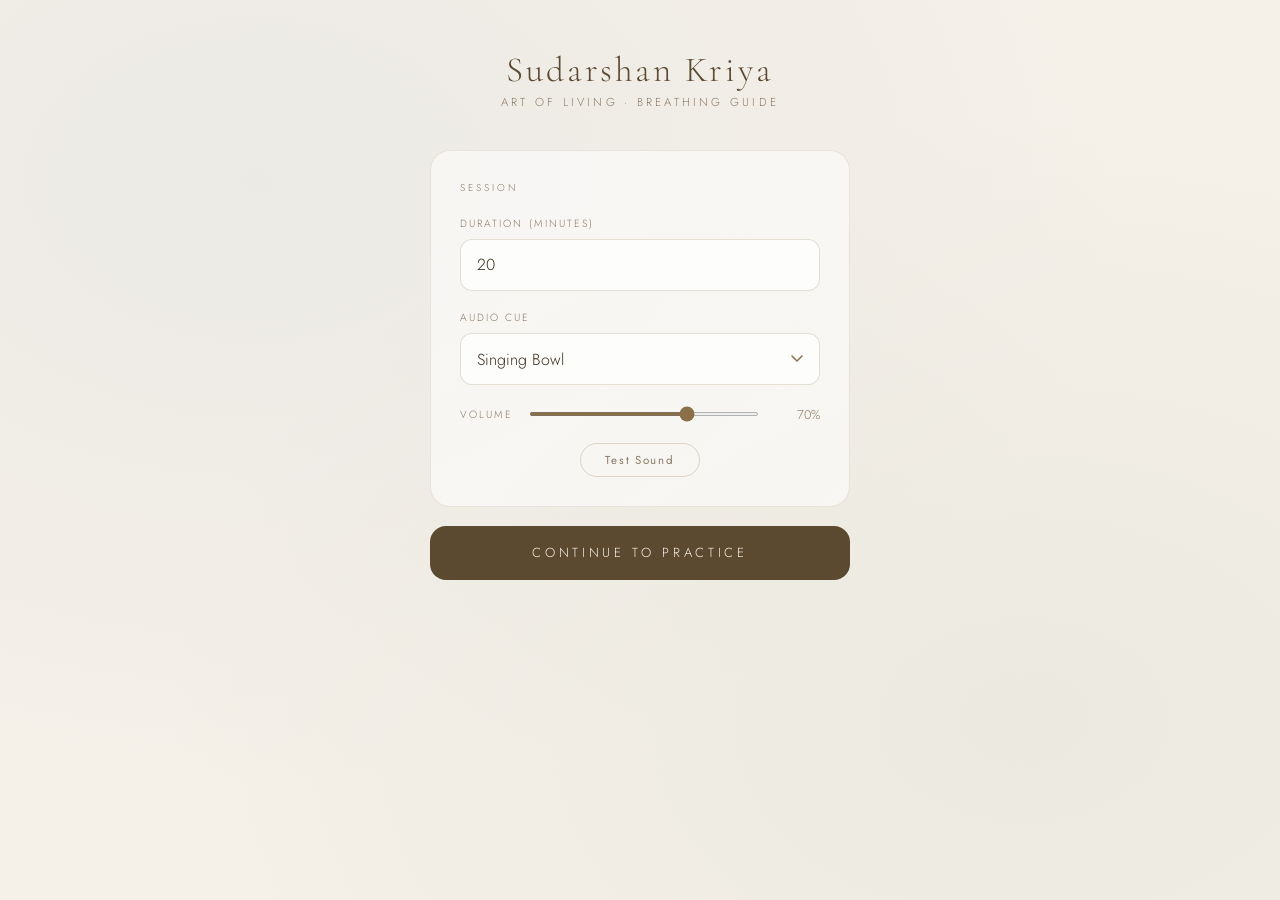
==== index.html @ 5f49a3a3 "Add files via upload" ====
<!DOCTYPE html>
<html lang="en">
<head>
<meta charset="UTF-8">
<meta name="viewport" content="width=device-width, initial-scale=1.0, user-scalable=no">
<meta name="apple-mobile-web-app-capable" content="yes">
<meta name="apple-mobile-web-app-status-bar-style" content="black-translucent">
<title>Sudarshan Kriya</title>
<link href="https://fonts.googleapis.com/css2?family=Cormorant+Garamond:ital,wght@0,300;0,400;1,300&family=Jost:wght@200;300;400&display=swap" rel="stylesheet">
<style>
*, *::before, *::after { box-sizing: border-box; margin: 0; padding: 0; }

:root {
  --sand: #f5f0e8;
  --bark: #8b6f47;
  --bark-light: #c4a882;
  --bark-dark: #5c4a30;
  --text: #3a2e1e;
  --text-muted: #8b7a65;
  --slow-color: #7ba3c0;
  --med-color: #7a9e7e;
  --fast-color: #c97b4b;
}

html, body {
  height: 100%;
  overflow: hidden;
  background: var(--sand);
  font-family: 'Jost', sans-serif;
  font-weight: 300;
  color: var(--text);
  -webkit-tap-highlight-color: transparent;
  touch-action: manipulation;
}

/* ── PAGE SYSTEM ── */
.page {
  position: fixed;
  inset: 0;
  display: flex;
  flex-direction: column;
  align-items: center;
  overflow-y: auto;
  transition: opacity 0.5s ease, transform 0.5s ease;
  background: var(--sand);
  background-image:
    radial-gradient(ellipse at 20% 20%, rgba(123,163,192,0.08) 0%, transparent 60%),
    radial-gradient(ellipse at 80% 80%, rgba(122,158,126,0.08) 0%, transparent 60%);
}

.page.hidden {
  opacity: 0;
  pointer-events: none;
  transform: translateY(20px);
}

/* ── PAGE 1 — SETUP ── */
#page-setup {
  padding: 3rem 1.5rem 4rem;
  justify-content: flex-start;
}

h1 {
  font-family: 'Cormorant Garamond', serif;
  font-weight: 300;
  font-size: 2.2rem;
  letter-spacing: 0.08em;
  color: var(--bark-dark);
  text-align: center;
  margin-bottom: 0.2rem;
}

.subtitle {
  font-size: 0.72rem;
  letter-spacing: 0.28em;
  text-transform: uppercase;
  color: var(--text-muted);
  text-align: center;
  margin-bottom: 2.5rem;
}

.card {
  background: rgba(255,255,255,0.55);
  border: 1px solid rgba(139,111,71,0.15);
  border-radius: 20px;
  padding: 1.8rem;
  width: 100%;
  max-width: 420px;
  margin-bottom: 1.2rem;
}

.card-label {
  font-size: 0.62rem;
  letter-spacing: 0.3em;
  text-transform: uppercase;
  color: var(--text-muted);
  margin-bottom: 1.3rem;
}

.field { margin-bottom: 1.2rem; }
.field:last-child { margin-bottom: 0; }

.field label {
  display: block;
  font-size: 0.65rem;
  letter-spacing: 0.2em;
  text-transform: uppercase;
  color: var(--text-muted);
  margin-bottom: 0.5rem;
}

.field input[type="number"],
.field select {
  width: 100%;
  background: rgba(255,255,255,0.75);
  border: 1px solid rgba(139,111,71,0.22);
  border-radius: 12px;
  padding: 0.85rem 1rem;
  font-family: 'Jost', sans-serif;
  font-weight: 300;
  font-size: 1rem;
  color: var(--text);
  outline: none;
  -webkit-appearance: none;
  appearance: none;
  transition: border-color 0.2s;
}

.field select {
  background-image: url("data:image/svg+xml,%3Csvg xmlns='http://www.w3.org/2000/svg' width='12' height='8' viewBox='0 0 12 8'%3E%3Cpath d='M1 1l5 5 5-5' stroke='%238b6f47' stroke-width='1.5' fill='none' stroke-linecap='round'/%3E%3C/svg%3E");
  background-repeat: no-repeat;
  background-position: right 1rem center;
  background-color: rgba(255,255,255,0.75);
  padding-right: 2.5rem;
}

.field input:focus, .field select:focus { border-color: var(--bark-light); }

.volume-row {
  display: flex;
  align-items: center;
  gap: 1rem;
  margin-top: 1.2rem;
}

.volume-row label {
  font-size: 0.65rem;
  letter-spacing: 0.2em;
  text-transform: uppercase;
  color: var(--text-muted);
  white-space: nowrap;
}

input[type="range"] {
  flex: 1;
  accent-color: var(--bark);
  cursor: pointer;
  height: 4px;
}

.vol-val {
  font-size: 0.8rem;
  color: var(--text-muted);
  min-width: 2.8rem;
  text-align: right;
}

.test-btn {
  display: block;
  margin: 1.2rem auto 0;
  background: transparent;
  border: 1px solid rgba(139,111,71,0.25);
  border-radius: 30px;
  padding: 0.5rem 1.5rem;
  font-family: 'Jost', sans-serif;
  font-size: 0.72rem;
  letter-spacing: 0.15em;
  color: var(--text-muted);
  cursor: pointer;
  transition: all 0.2s;
}
.test-btn:active { border-color: var(--bark); color: var(--bark-dark); }

.btn-begin {
  width: 100%;
  max-width: 420px;
  padding: 1.1rem;
  background: var(--bark-dark);
  color: var(--sand);
  border: none;
  border-radius: 16px;
  font-family: 'Jost', sans-serif;
  font-weight: 300;
  font-size: 0.82rem;
  letter-spacing: 0.28em;
  text-transform: uppercase;
  cursor: pointer;
  transition: background 0.2s;
  -webkit-tap-highlight-color: transparent;
}
.btn-begin:active { background: var(--bark); }

/* ── PAGE 2 — SESSION ── */
#page-session {
  justify-content: center;
  cursor: default;
  user-select: none;
  -webkit-user-select: none;
}

/* Long press ring */
.press-ring-wrap {
  position: fixed;
  inset: 0;
  display: flex;
  align-items: center;
  justify-content: center;
  pointer-events: none;
  z-index: 10;
}

.press-ring {
  width: 120px;
  height: 120px;
  position: relative;
  opacity: 0;
  transition: opacity 0.15s;
}

.press-ring.visible { opacity: 1; }

.press-ring svg {
  position: absolute;
  inset: 0;
  transform: rotate(-90deg);
}

.press-ring circle.track {
  fill: none;
  stroke: rgba(139,111,71,0.15);
  stroke-width: 3;
}

.press-ring circle.fill {
  fill: none;
  stroke: var(--bark-dark);
  stroke-width: 3;
  stroke-linecap: round;
  stroke-dasharray: 339.3;
  stroke-dashoffset: 339.3;
  transition: stroke-dashoffset linear;
}

.press-hint {
  position: fixed;
  bottom: env(safe-area-inset-bottom, 2rem);
  bottom: calc(2rem + env(safe-area-inset-bottom, 0px));
  left: 0; right: 0;
  text-align: center;
  font-size: 0.65rem;
  letter-spacing: 0.25em;
  text-transform: uppercase;
  color: var(--text-muted);
  opacity: 0.7;
  pointer-events: none;
}

/* Ready state (not started) */
.ready-state {
  display: flex;
  flex-direction: column;
  align-items: center;
  gap: 1.5rem;
  pointer-events: none;
}

.ready-orb {
  width: 140px;
  height: 140px;
  border-radius: 50%;
  background: radial-gradient(circle at 38% 38%, rgba(255,255,255,0.9), var(--slow-color));
  box-shadow: 0 0 60px rgba(123,163,192,0.25);
  animation: gentle-pulse 4s ease-in-out infinite;
}

@keyframes gentle-pulse {
  0%, 100% { transform: scale(1); box-shadow: 0 0 60px rgba(123,163,192,0.2); }
  50% { transform: scale(1.05); box-shadow: 0 0 80px rgba(123,163,192,0.35); }
}

.ready-title {
  font-family: 'Cormorant Garamond', serif;
  font-size: 1.6rem;
  font-weight: 300;
  color: var(--bark-dark);
  letter-spacing: 0.05em;
}

.ready-sub {
  font-size: 0.7rem;
  letter-spacing: 0.2em;
  text-transform: uppercase;
  color: var(--text-muted);
}

/* Active session UI */
.session-ui {
  display: none;
  flex-direction: column;
  align-items: center;
  gap: 1.4rem;
  width: 100%;
  pointer-events: none;
}

.timer-display {
  font-family: 'Cormorant Garamond', serif;
  font-size: 3.8rem;
  font-weight: 300;
  color: var(--bark-dark);
  letter-spacing: 0.05em;
  line-height: 1;
}

.timer-label {
  font-size: 0.6rem;
  letter-spacing: 0.28em;
  text-transform: uppercase;
  color: var(--text-muted);
  margin-top: -0.8rem;
}

/* Phase bar */
.phase-bar {
  display: flex;
  gap: 6px;
  width: 260px;
}

.phase-seg {
  flex: 1;
  height: 2px;
  border-radius: 2px;
  background: rgba(139,111,71,0.15);
  transition: background 0.5s;
}

.phase-seg.active-slow { background: var(--slow-color); }
.phase-seg.active-med  { background: var(--med-color); }
.phase-seg.active-fast { background: var(--fast-color); }

.phase-labels {
  display: flex;
  width: 260px;
  justify-content: space-between;
  margin-top: -0.5rem;
}

.phase-lbl {
  font-size: 0.58rem;
  letter-spacing: 0.18em;
  text-transform: uppercase;
  color: var(--text-muted);
  transition: color 0.3s;
  flex: 1;
  text-align: center;
}

.phase-lbl.active { color: var(--text); }

/* Orb */
.orb-wrap {
  position: relative;
  width: 240px;
  height: 240px;
  display: flex;
  align-items: center;
  justify-content: center;
}

.orb-ring {
  position: absolute;
  border-radius: 50%;
  border: 1px solid rgba(139,111,71,0.12);
}

.orb-ring:nth-child(1) { width: 240px; height: 240px; animation: rpulse 4s ease-in-out infinite 0s; }
.orb-ring:nth-child(2) { width: 195px; height: 195px; animation: rpulse 4s ease-in-out infinite 0.4s; }
.orb-ring:nth-child(3) { width: 150px; height: 150px; animation: rpulse 4s ease-in-out infinite 0.8s; }

@keyframes rpulse {
  0%,100% { opacity: 0.4; }
  50% { opacity: 0.1; }
}

.orb {
  width: 110px;
  height: 110px;
  border-radius: 50%;
  background: radial-gradient(circle at 38% 38%, rgba(255,255,255,0.9), var(--slow-color));
  display: flex;
  flex-direction: column;
  align-items: center;
  justify-content: center;
  position: relative;
  z-index: 1;
  box-shadow: 0 0 50px rgba(123,163,192,0.3);
  transition: background 0.5s, box-shadow 0.5s;
}

.orb.phase-slow { background: radial-gradient(circle at 38% 38%, rgba(255,255,255,0.9), var(--slow-color)); box-shadow: 0 0 50px rgba(123,163,192,0.35); }
.orb.phase-med  { background: radial-gradient(circle at 38% 38%, rgba(255,255,255,0.9), var(--med-color)); box-shadow: 0 0 50px rgba(122,158,126,0.35); }
.orb.phase-fast { background: radial-gradient(circle at 38% 38%, rgba(255,255,255,0.9), var(--fast-color)); box-shadow: 0 0 50px rgba(201,123,75,0.35); }

.orb.inhale { animation: orb-in var(--bd, 2s) ease-in-out forwards; }
.orb.exhale { animation: orb-out var(--bd, 2s) ease-in-out forwards; }

@keyframes orb-in  { from { width:110px; height:110px; } to { width:145px; height:145px; } }
@keyframes orb-out { from { width:145px; height:145px; } to { width:110px; height:110px; } }

.orb-word {
  font-family: 'Cormorant Garamond', serif;
  font-weight: 300;
  font-size: 1.05rem;
  color: white;
  letter-spacing: 0.1em;
  text-shadow: 0 1px 4px rgba(0,0,0,0.2);
}

/* Stats */
.stats-row {
  display: flex;
  gap: 10px;
}

.stat {
  background: rgba(255,255,255,0.5);
  border: 1px solid rgba(139,111,71,0.12);
  border-radius: 14px;
  padding: 0.8rem 1.2rem;
  text-align: center;
  min-width: 72px;
}

.stat-val {
  font-family: 'Cormorant Garamond', serif;
  font-size: 1.7rem;
  font-weight: 300;
  color: var(--bark-dark);
  line-height: 1;
  margin-bottom: 0.25rem;
}

.stat-lbl {
  font-size: 0.55rem;
  letter-spacing: 0.2em;
  text-transform: uppercase;
  color: var(--text-muted);
}

/* Breath progress */
.breath-progress {
  display: flex;
  align-items: center;
  gap: 0.8rem;
}

.breath-count {
  font-family: 'Cormorant Garamond', serif;
  font-size: 1rem;
  color: var(--bark-dark);
  min-width: 50px;
}

.breath-dots {
  display: flex;
  gap: 4px;
  flex-wrap: wrap;
  max-width: 200px;
}

.bdot {
  width: 5px;
  height: 5px;
  border-radius: 50%;
  background: rgba(139,111,71,0.18);
  transition: background 0.2s, transform 0.15s;
}
.bdot.done    { background: var(--bark-light); }
.bdot.current { background: var(--bark-dark); transform: scale(1.4); }

/* Complete overlay */
#complete-overlay {
  position: fixed;
  inset: 0;
  background: var(--sand);
  display: none;
  flex-direction: column;
  align-items: center;
  justify-content: center;
  gap: 1.2rem;
  z-index: 20;
  animation: fadein 0.6s ease;
}

@keyframes fadein { from { opacity: 0; } to { opacity: 1; } }

.complete-glyph {
  font-family: 'Cormorant Garamond', serif;
  font-size: 5rem;
  color: var(--med-color);
  line-height: 1;
}

.complete-title {
  font-family: 'Cormorant Garamond', serif;
  font-size: 2rem;
  font-weight: 300;
  color: var(--bark-dark);
  letter-spacing: 0.05em;
}

.complete-sub {
  font-size: 0.75rem;
  color: var(--text-muted);
  letter-spacing: 0.15em;
  text-align: center;
}

.btn-again {
  margin-top: 0.5rem;
  padding: 0.85rem 2.8rem;
  background: var(--bark-dark);
  color: var(--sand);
  border: none;
  border-radius: 30px;
  font-family: 'Jost', sans-serif;
  font-weight: 300;
  font-size: 0.78rem;
  letter-spacing: 0.22em;
  text-transform: uppercase;
  cursor: pointer;
}
.btn-again:active { background: var(--bark); }
</style>
</head>
<body>

<!-- ══ PAGE 1: SETUP ══ -->
<div class="page" id="page-setup">
  <h1>Sudarshan Kriya</h1>
  <p class="subtitle">Art of Living · Breathing Guide</p>

  <div class="card">
    <div class="card-label">Session</div>
    <div class="field">
      <label>Duration (minutes)</label>
      <input type="number" id="duration-input" value="20" min="1" max="120">
    </div>
    <div class="field">
      <label>Audio Cue</label>
      <select id="cue-select">
        <optgroup label="Bells &amp; Bowls">
          <option value="singing-bowl">Singing Bowl</option>
          <option value="temple-bell">Temple Bell</option>
          <option value="soft-chime">Soft Chime</option>
          <option value="tibetan-bowl">Tibetan Bowl</option>
        </optgroup>
        <optgroup label="Beeps">
          <option value="beep">Beep</option>
          <option value="soft-beep">Soft Beep</option>
        </optgroup>
        <optgroup label="Voice">
          <option value="voice-male">Voice — Male</option>
          <option value="voice-female">Voice — Female</option>
        </optgroup>
      </select>
    </div>
    <div class="volume-row">
      <label>Volume</label>
      <input type="range" id="vol-slider" min="0" max="100" value="70">
      <span class="vol-val" id="vol-val">70%</span>
    </div>
    <button class="test-btn" id="test-btn">Test Sound</button>
  </div>

  <button class="btn-begin" id="begin-btn">Continue to Practice</button>
</div>

<!-- ══ PAGE 2: SESSION ══ -->
<div class="page hidden" id="page-session">

  <!-- Ready state -->
  <div class="ready-state" id="ready-state">
    <div class="ready-orb"></div>
    <div class="ready-title">Ready</div>
    <div class="ready-sub">Hold anywhere to begin</div>
  </div>

  <!-- Active session UI -->
  <div class="session-ui" id="session-ui">
    <div class="timer-display" id="timer-display">20:00</div>
    <div class="timer-label">remaining</div>

    <div class="phase-bar">
      <div class="phase-seg" id="seg-slow"></div>
      <div class="phase-seg" id="seg-med"></div>
      <div class="phase-seg" id="seg-fast"></div>
    </div>
    <div class="phase-labels">
      <span class="phase-lbl" id="lbl-slow">Slow</span>
      <span class="phase-lbl" id="lbl-med">Medium</span>
      <span class="phase-lbl" id="lbl-fast">Fast</span>
    </div>

    <div class="orb-wrap">
      <div class="orb-ring"></div>
      <div class="orb-ring"></div>
      <div class="orb-ring"></div>
      <div class="orb phase-slow" id="orb">
        <span class="orb-word" id="orb-word">in</span>
      </div>
    </div>

    <div class="stats-row">
      <div class="stat">
        <div class="stat-val" id="stat-cycle">1</div>
        <div class="stat-lbl">Cycle</div>
      </div>
      <div class="stat">
        <div class="stat-val" id="stat-breath">1</div>
        <div class="stat-lbl">Breath</div>
      </div>
      <div class="stat">
        <div class="stat-val" id="stat-total">0</div>
        <div class="stat-lbl">Total</div>
      </div>
    </div>

    <div class="breath-progress">
      <div class="breath-count" id="breath-count">1 / 20</div>
      <div class="breath-dots" id="breath-dots"></div>
    </div>
  </div>

  <!-- Long press ring -->
  <div class="press-ring-wrap">
    <div class="press-ring" id="press-ring">
      <svg viewBox="0 0 120 120" width="120" height="120">
        <circle class="track" cx="60" cy="60" r="54"/>
        <circle class="fill" id="ring-fill" cx="60" cy="60" r="54"/>
      </svg>
    </div>
  </div>

  <div class="press-hint" id="press-hint">Hold 1 second to begin</div>
</div>

<!-- ══ COMPLETE OVERLAY ══ -->
<div id="complete-overlay">
  <div class="complete-glyph">◎</div>
  <div class="complete-title">Session Complete</div>
  <div class="complete-sub" id="complete-sub">Well done</div>
  <button class="btn-again" onclick="resetAll()">Practice Again</button>
</div>

<script>
// ── Audio Context ──────────────────────────────────────────────
const AudioCtx = window.AudioContext || window.webkitAudioContext;
let actx = null;

function getCtx() {
  if (!actx) actx = new AudioCtx();
  if (actx.state === 'suspended') actx.resume();
  return actx;
}

function getVol() { return parseInt(document.getElementById('vol-slider').value) / 100; }

// ── Sound generators ───────────────────────────────────────────
function bowl(isIn, freq1, freq2, harmonics, dur) {
  const ctx = getCtx();
  const freq = isIn ? freq1 : freq2;
  const v = getVol() * 0.5;
  harmonics.forEach((h, i) => {
    const o = ctx.createOscillator();
    const g = ctx.createGain();
    o.connect(g); g.connect(ctx.destination);
    o.type = 'sine'; o.frequency.value = freq * h;
    const hv = v / (i * 0.7 + 1);
    g.gain.setValueAtTime(0, ctx.currentTime);
    g.gain.linearRampToValueAtTime(hv, ctx.currentTime + 0.06);
    g.gain.exponentialRampToValueAtTime(0.001, ctx.currentTime + dur);
    o.start(); o.stop(ctx.currentTime + dur);
  });
}

function playSingingBowl(isIn) { bowl(isIn, 220, 174, [1,2,3,4], 2.5); }
function playTempleBell(isIn)  { bowl(isIn, 880, 660, [1,2.756,5.404], 1.8); }
function playSoftChime(isIn)   { bowl(isIn, 1046, 784, [1,2,3], 1.2); }
function playTibetanBowl(isIn) { bowl(isIn, 136.1, 111, [1,2.2,3.5,4.9], 3.5); }

function playBeep(isIn) {
  const ctx = getCtx();
  const o = ctx.createOscillator();
  const g = ctx.createGain();
  o.connect(g); g.connect(ctx.destination);
  o.type = 'square'; o.frequency.value = isIn ? 880 : 440;
  const v = getVol() * 0.25;
  g.gain.setValueAtTime(v, ctx.currentTime);
  g.gain.exponentialRampToValueAtTime(0.001, ctx.currentTime + 0.15);
  o.start(); o.stop(ctx.currentTime + 0.15);
}

function playSoftBeep(isIn) {
  const ctx = getCtx();
  const o = ctx.createOscillator();
  const g = ctx.createGain();
  o.connect(g); g.connect(ctx.destination);
  o.type = 'sine'; o.frequency.value = isIn ? 660 : 440;
  const v = getVol() * 0.35;
  g.gain.setValueAtTime(0, ctx.currentTime);
  g.gain.linearRampToValueAtTime(v, ctx.currentTime + 0.02);
  g.gain.exponentialRampToValueAtTime(0.001, ctx.currentTime + 0.35);
  o.start(); o.stop(ctx.currentTime + 0.35);
}

function playFastTick() {
  const ctx = getCtx();
  const o = ctx.createOscillator();
  const g = ctx.createGain();
  o.connect(g); g.connect(ctx.destination);
  o.type = 'sine'; o.frequency.value = 1200;
  const v = getVol() * 0.15;
  g.gain.setValueAtTime(v, ctx.currentTime);
  g.gain.exponentialRampToValueAtTime(0.001, ctx.currentTime + 0.06);
  o.start(); o.stop(ctx.currentTime + 0.06);
}

function speakCue(text, gender) {
  if (!window.speechSynthesis) return;
  window.speechSynthesis.cancel();
  const u = new SpeechSynthesisUtterance(text);
  u.volume = getVol(); u.rate = 0.85;
  u.pitch = gender === 'male' ? 0.7 : 1.3;
  const voices = window.speechSynthesis.getVoices();
  const keys = gender === 'male'
    ? ['male','david','daniel','alex','james','mark']
    : ['female','samantha','karen','victoria','zoe','kate'];
  const match = voices.find(v => keys.some(k => v.name.toLowerCase().includes(k)));
  if (match) u.voice = match;
  window.speechSynthesis.speak(u);
}

function playCue(isIn, isFast) {
  const cue = document.getElementById('cue-select').value;
  if (isFast && !cue.startsWith('voice')) { playFastTick(); return; }
  switch(cue) {
    case 'singing-bowl':  playSingingBowl(isIn); break;
    case 'temple-bell':   playTempleBell(isIn);  break;
    case 'soft-chime':    playSoftChime(isIn);   break;
    case 'tibetan-bowl':  playTibetanBowl(isIn); break;
    case 'beep':          playBeep(isIn);         break;
    case 'soft-beep':     playSoftBeep(isIn);    break;
    case 'voice-male':    speakCue(isIn ? 'in' : 'out', 'male');   break;
    case 'voice-female':  speakCue(isIn ? 'in' : 'out', 'female'); break;
  }
}

// ── Session state ──────────────────────────────────────────────
const PHASES = [
  { name:'slow', breaths:20, dur:4000 },
  { name:'med',  breaths:40, dur:2000 },
  { name:'fast', breaths:40, dur:1000 },
];

let sessionActive = false;
let breathTO = null;
let timerIV = null;
let sessionEndTime = null;
let phaseIdx = 0;
let breathNum = 0;
let half = 0; // 0=inhale 1=exhale
let totalBreaths = 0;
let cycleCount = 1;

function buildDots(count) {
  const c = document.getElementById('breath-dots');
  c.innerHTML = '';
  const n = Math.min(count, 40);
  for (let i = 0; i < n; i++) {
    const d = document.createElement('div');
    d.className = 'bdot';
    d.id = 'dot-' + i;
    c.appendChild(d);
  }
}

function updateDots(current, total) {
  const n = Math.min(total, 40);
  for (let i = 0; i < n; i++) {
    const d = document.getElementById('dot-' + i);
    if (!d) continue;
    d.className = 'bdot' + (i < current ? ' done' : i === current ? ' current' : '');
  }
}

function updatePhaseUI(name) {
  ['slow','med','fast'].forEach(p => {
    document.getElementById('seg-' + p).className = 'phase-seg' + (p === name ? ' active-' + p : '');
    document.getElementById('lbl-' + p).className  = 'phase-lbl' + (p === name ? ' active' : '');
  });
  const orb = document.getElementById('orb');
  orb.className = 'orb phase-' + name;
}

function fmt(ms) {
  const s = Math.ceil(ms / 1000);
  return String(Math.floor(s/60)).padStart(2,'0') + ':' + String(s%60).padStart(2,'0');
}

function breathStep() {
  if (!sessionActive) return;
  if (Date.now() >= sessionEndTime) { endSession(); return; }

  const phase = PHASES[phaseIdx];
  const isIn = half === 0;
  const isFast = phase.name === 'fast';
  const halfDur = phase.dur / 2;

  const orb = document.getElementById('orb');
  const word = document.getElementById('orb-word');
  word.textContent = isIn ? 'in' : 'out';
  orb.style.setProperty('--bd', (halfDur/1000) + 's');
  orb.classList.remove('inhale','exhale');
  void orb.offsetWidth;
  orb.classList.add(isIn ? 'inhale' : 'exhale');

  playCue(isIn, isFast);

  if (half === 1) {
    breathNum++;
    totalBreaths++;
    document.getElementById('stat-total').textContent = totalBreaths;

    if (breathNum >= phase.breaths) {
      phaseIdx++;
      breathNum = 0;
      if (phaseIdx >= PHASES.length) {
        phaseIdx = 0;
        cycleCount++;
        document.getElementById('stat-cycle').textContent = cycleCount;
      }
      updatePhaseUI(PHASES[phaseIdx].name);
      buildDots(PHASES[phaseIdx].breaths);
    }
    updateDots(breathNum, PHASES[phaseIdx].breaths);
    document.getElementById('stat-breath').textContent = breathNum + 1;
    document.getElementById('breath-count').textContent = (breathNum+1) + ' / ' + PHASES[phaseIdx].breaths;
  }

  half = 1 - half;
  breathTO = setTimeout(breathStep, halfDur);
}

function startSession() {
  const minutes = parseInt(document.getElementById('duration-input').value) || 20;
  sessionActive = true;
  phaseIdx = 0; breathNum = 0; half = 0; totalBreaths = 0; cycleCount = 1;

  document.getElementById('timer-display').textContent = fmt(minutes * 60000);
  document.getElementById('stat-cycle').textContent = '1';
  document.getElementById('stat-breath').textContent = '1';
  document.getElementById('stat-total').textContent = '0';
  document.getElementById('breath-count').textContent = '1 / 20';

  updatePhaseUI('slow');
  buildDots(20);
  updateDots(0, 20);

  document.getElementById('ready-state').style.display = 'none';
  document.getElementById('session-ui').style.display = 'flex';
  document.getElementById('press-hint').textContent = 'Hold 1 second to stop';

  sessionEndTime = Date.now() + minutes * 60000;
  timerIV = setInterval(() => {
    const rem = sessionEndTime - Date.now();
    if (rem <= 0) { document.getElementById('timer-display').textContent = '00:00'; endSession(); }
    else document.getElementById('timer-display').textContent = fmt(rem);
  }, 250);

  breathStep();
}

function endSession() {
  sessionActive = false;
  clearTimeout(breathTO);
  clearInterval(timerIV);
  if (window.speechSynthesis) window.speechSynthesis.cancel();

  const overlay = document.getElementById('complete-overlay');
  const cyclesDone = cycleCount - 1 + (phaseIdx > 0 || breathNum > 0 ? 1 : 0);
  document.getElementById('complete-sub').textContent =
    cyclesDone + ' cycle' + (cyclesDone !== 1 ? 's' : '') + ' · ' + totalBreaths + ' total breaths';
  overlay.style.display = 'flex';
}

function resetAll() {
  document.getElementById('complete-overlay').style.display = 'none';
  document.getElementById('ready-state').style.display = 'flex';
  document.getElementById('session-ui').style.display = 'none';
  document.getElementById('press-hint').textContent = 'Hold 1 second to begin';
  document.getElementById('page-session').classList.add('hidden');
  document.getElementById('page-setup').classList.remove('hidden');
}

// ── Long press logic ───────────────────────────────────────────
const HOLD_MS = 1000;
let pressStart = null;
let pressRAF = null;
const ringFill = document.getElementById('ring-fill');
const pressRing = document.getElementById('press-ring');
const CIRCUMFERENCE = 2 * Math.PI * 54; // 339.3

function startPress(e) {
  if (e.target.closest('button, input, select')) return;
  e.preventDefault();
  getCtx(); // unlock audio on first touch
  pressStart = Date.now();
  pressRing.classList.add('visible');
  ringFill.style.transition = 'none';
  ringFill.style.strokeDashoffset = CIRCUMFERENCE;

  requestAnimationFrame(animateRing);
}

function animateRing() {
  if (!pressStart) return;
  const elapsed = Date.now() - pressStart;
  const progress = Math.min(elapsed / HOLD_MS, 1);
  ringFill.style.strokeDashoffset = CIRCUMFERENCE * (1 - progress);

  if (progress >= 1) {
    cancelPress();
    if (sessionActive) endSession();
    else if (document.getElementById('session-ui').style.display === 'flex' || true) startSession();
    return;
  }
  pressRAF = requestAnimationFrame(animateRing);
}

function cancelPress() {
  pressStart = null;
  if (pressRAF) { cancelAnimationFrame(pressRAF); pressRAF = null; }
  pressRing.classList.remove('visible');
  ringFill.style.strokeDashoffset = CIRCUMFERENCE;
}

const sessionPage = document.getElementById('page-session');
sessionPage.addEventListener('touchstart', startPress, { passive: false });
sessionPage.addEventListener('touchend', cancelPress, { passive: false });
sessionPage.addEventListener('touchcancel', cancelPress, { passive: false });
sessionPage.addEventListener('mousedown', startPress);
sessionPage.addEventListener('mouseup', cancelPress);
sessionPage.addEventListener('mouseleave', cancelPress);

// ── Page navigation ────────────────────────────────────────────
document.getElementById('begin-btn').addEventListener('click', () => {
  getCtx();
  if (window.speechSynthesis) window.speechSynthesis.getVoices();
  document.getElementById('page-setup').classList.add('hidden');
  document.getElementById('page-session').classList.remove('hidden');
});

document.getElementById('vol-slider').addEventListener('input', function() {
  document.getElementById('vol-val').textContent = this.value + '%';
});

document.getElementById('test-btn').addEventListener('click', function() {
  getCtx();
  playCue(true, false);
  setTimeout(() => playCue(false, false), 1500);
});

if (window.speechSynthesis) {
  window.speechSynthesis.getVoices();
  window.speechSynthesis.onvoiceschanged = () => window.speechSynthesis.getVoices();
}
</script>
</body>
</html>
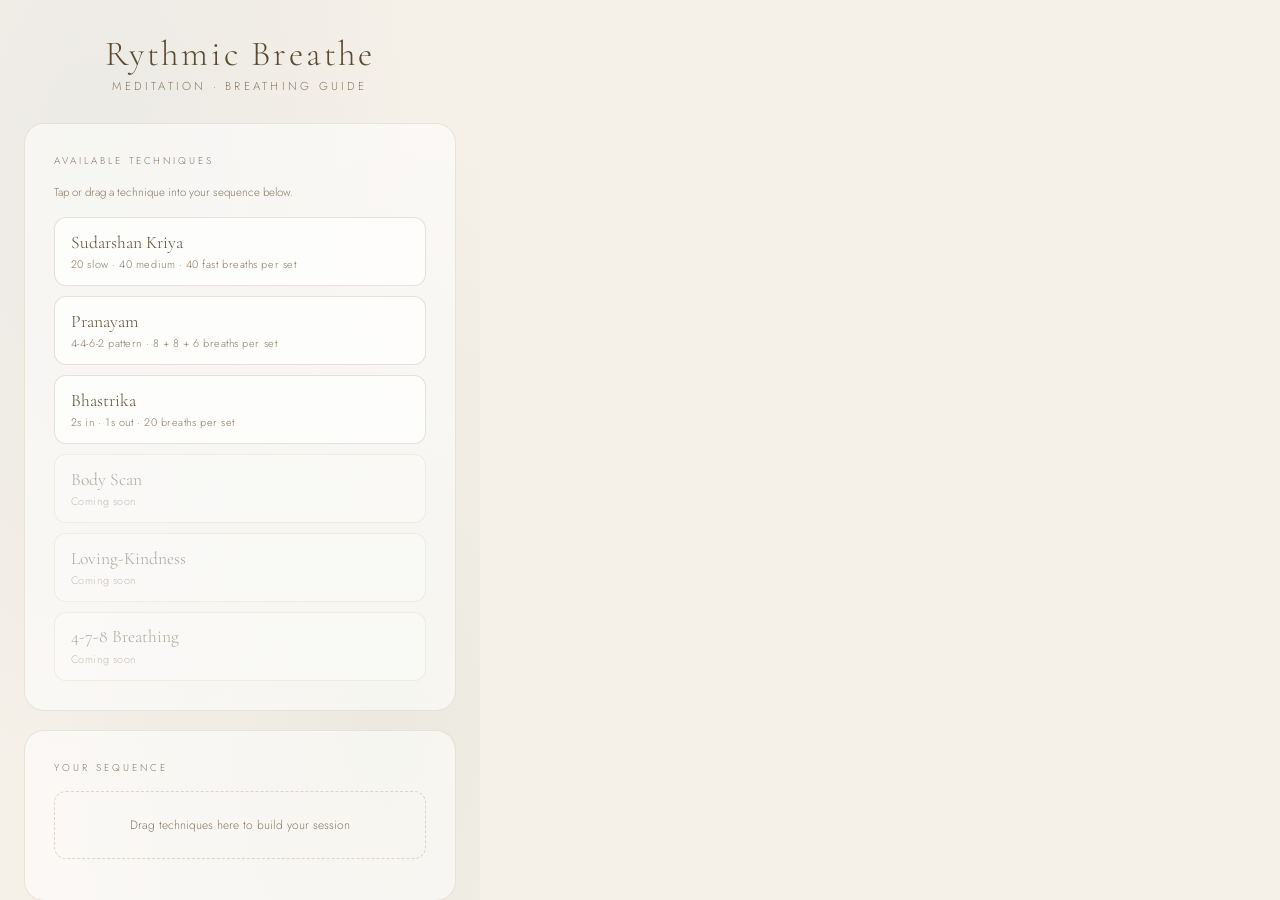
==== commit 98de3093: "Add Rythmic Breathe meditation guide for GitHub Pages. Co-authored-by: Cursor <cursoragent@cursor.co" ====
--- a/index.html
+++ b/index.html
@@ -1,613 +1,72 @@
 <!DOCTYPE html>
 <html lang="en">
 <head>
-<meta charset="UTF-8">
-<meta name="viewport" content="width=device-width, initial-scale=1.0, user-scalable=no">
-<meta name="apple-mobile-web-app-capable" content="yes">
-<meta name="apple-mobile-web-app-status-bar-style" content="black-translucent">
-<title>Sudarshan Kriya</title>
-<link href="https://fonts.googleapis.com/css2?family=Cormorant+Garamond:ital,wght@0,300;0,400;1,300&family=Jost:wght@200;300;400&display=swap" rel="stylesheet">
-<style>
-*, *::before, *::after { box-sizing: border-box; margin: 0; padding: 0; }
-
-:root {
-  --sand: #f5f0e8;
-  --bark: #8b6f47;
-  --bark-light: #c4a882;
-  --bark-dark: #5c4a30;
-  --text: #3a2e1e;
-  --text-muted: #8b7a65;
-  --slow-color: #7ba3c0;
-  --med-color: #7a9e7e;
-  --fast-color: #c97b4b;
-}
-
-html, body {
-  height: 100%;
-  overflow: hidden;
-  background: var(--sand);
-  font-family: 'Jost', sans-serif;
-  font-weight: 300;
-  color: var(--text);
-  -webkit-tap-highlight-color: transparent;
-  touch-action: manipulation;
-}
-
-/* ── PAGE SYSTEM ── */
-.page {
-  position: fixed;
-  inset: 0;
-  display: flex;
-  flex-direction: column;
-  align-items: center;
-  overflow-y: auto;
-  transition: opacity 0.5s ease, transform 0.5s ease;
-  background: var(--sand);
-  background-image:
-    radial-gradient(ellipse at 20% 20%, rgba(123,163,192,0.08) 0%, transparent 60%),
-    radial-gradient(ellipse at 80% 80%, rgba(122,158,126,0.08) 0%, transparent 60%);
-}
-
-.page.hidden {
-  opacity: 0;
-  pointer-events: none;
-  transform: translateY(20px);
-}
-
-/* ── PAGE 1 — SETUP ── */
-#page-setup {
-  padding: 3rem 1.5rem 4rem;
-  justify-content: flex-start;
-}
-
-h1 {
-  font-family: 'Cormorant Garamond', serif;
-  font-weight: 300;
-  font-size: 2.2rem;
-  letter-spacing: 0.08em;
-  color: var(--bark-dark);
-  text-align: center;
-  margin-bottom: 0.2rem;
-}
-
-.subtitle {
-  font-size: 0.72rem;
-  letter-spacing: 0.28em;
-  text-transform: uppercase;
-  color: var(--text-muted);
-  text-align: center;
-  margin-bottom: 2.5rem;
-}
-
-.card {
-  background: rgba(255,255,255,0.55);
-  border: 1px solid rgba(139,111,71,0.15);
-  border-radius: 20px;
-  padding: 1.8rem;
-  width: 100%;
-  max-width: 420px;
-  margin-bottom: 1.2rem;
-}
-
-.card-label {
-  font-size: 0.62rem;
-  letter-spacing: 0.3em;
-  text-transform: uppercase;
-  color: var(--text-muted);
-  margin-bottom: 1.3rem;
-}
-
-.field { margin-bottom: 1.2rem; }
-.field:last-child { margin-bottom: 0; }
-
-.field label {
-  display: block;
-  font-size: 0.65rem;
-  letter-spacing: 0.2em;
-  text-transform: uppercase;
-  color: var(--text-muted);
-  margin-bottom: 0.5rem;
-}
-
-.field input[type="number"],
-.field select {
-  width: 100%;
-  background: rgba(255,255,255,0.75);
-  border: 1px solid rgba(139,111,71,0.22);
-  border-radius: 12px;
-  padding: 0.85rem 1rem;
-  font-family: 'Jost', sans-serif;
-  font-weight: 300;
-  font-size: 1rem;
-  color: var(--text);
-  outline: none;
-  -webkit-appearance: none;
-  appearance: none;
-  transition: border-color 0.2s;
-}
-
-.field select {
-  background-image: url("data:image/svg+xml,%3Csvg xmlns='http://www.w3.org/2000/svg' width='12' height='8' viewBox='0 0 12 8'%3E%3Cpath d='M1 1l5 5 5-5' stroke='%238b6f47' stroke-width='1.5' fill='none' stroke-linecap='round'/%3E%3C/svg%3E");
-  background-repeat: no-repeat;
-  background-position: right 1rem center;
-  background-color: rgba(255,255,255,0.75);
-  padding-right: 2.5rem;
-}
-
-.field input:focus, .field select:focus { border-color: var(--bark-light); }
-
-.volume-row {
-  display: flex;
-  align-items: center;
-  gap: 1rem;
-  margin-top: 1.2rem;
-}
-
-.volume-row label {
-  font-size: 0.65rem;
-  letter-spacing: 0.2em;
-  text-transform: uppercase;
-  color: var(--text-muted);
-  white-space: nowrap;
-}
-
-input[type="range"] {
-  flex: 1;
-  accent-color: var(--bark);
-  cursor: pointer;
-  height: 4px;
-}
-
-.vol-val {
-  font-size: 0.8rem;
-  color: var(--text-muted);
-  min-width: 2.8rem;
-  text-align: right;
-}
-
-.test-btn {
-  display: block;
-  margin: 1.2rem auto 0;
-  background: transparent;
-  border: 1px solid rgba(139,111,71,0.25);
-  border-radius: 30px;
-  padding: 0.5rem 1.5rem;
-  font-family: 'Jost', sans-serif;
-  font-size: 0.72rem;
-  letter-spacing: 0.15em;
-  color: var(--text-muted);
-  cursor: pointer;
-  transition: all 0.2s;
-}
-.test-btn:active { border-color: var(--bark); color: var(--bark-dark); }
-
-.btn-begin {
-  width: 100%;
-  max-width: 420px;
-  padding: 1.1rem;
-  background: var(--bark-dark);
-  color: var(--sand);
-  border: none;
-  border-radius: 16px;
-  font-family: 'Jost', sans-serif;
-  font-weight: 300;
-  font-size: 0.82rem;
-  letter-spacing: 0.28em;
-  text-transform: uppercase;
-  cursor: pointer;
-  transition: background 0.2s;
-  -webkit-tap-highlight-color: transparent;
-}
-.btn-begin:active { background: var(--bark); }
-
-/* ── PAGE 2 — SESSION ── */
-#page-session {
-  justify-content: center;
-  cursor: default;
-  user-select: none;
-  -webkit-user-select: none;
-}
-
-/* Long press ring */
-.press-ring-wrap {
-  position: fixed;
-  inset: 0;
-  display: flex;
-  align-items: center;
-  justify-content: center;
-  pointer-events: none;
-  z-index: 10;
-}
-
-.press-ring {
-  width: 120px;
-  height: 120px;
-  position: relative;
-  opacity: 0;
-  transition: opacity 0.15s;
-}
-
-.press-ring.visible { opacity: 1; }
-
-.press-ring svg {
-  position: absolute;
-  inset: 0;
-  transform: rotate(-90deg);
-}
-
-.press-ring circle.track {
-  fill: none;
-  stroke: rgba(139,111,71,0.15);
-  stroke-width: 3;
-}
-
-.press-ring circle.fill {
-  fill: none;
-  stroke: var(--bark-dark);
-  stroke-width: 3;
-  stroke-linecap: round;
-  stroke-dasharray: 339.3;
-  stroke-dashoffset: 339.3;
-  transition: stroke-dashoffset linear;
-}
-
-.press-hint {
-  position: fixed;
-  bottom: env(safe-area-inset-bottom, 2rem);
-  bottom: calc(2rem + env(safe-area-inset-bottom, 0px));
-  left: 0; right: 0;
-  text-align: center;
-  font-size: 0.65rem;
-  letter-spacing: 0.25em;
-  text-transform: uppercase;
-  color: var(--text-muted);
-  opacity: 0.7;
-  pointer-events: none;
-}
-
-/* Ready state (not started) */
-.ready-state {
-  display: flex;
-  flex-direction: column;
-  align-items: center;
-  gap: 1.5rem;
-  pointer-events: none;
-}
-
-.ready-orb {
-  width: 140px;
-  height: 140px;
-  border-radius: 50%;
-  background: radial-gradient(circle at 38% 38%, rgba(255,255,255,0.9), var(--slow-color));
-  box-shadow: 0 0 60px rgba(123,163,192,0.25);
-  animation: gentle-pulse 4s ease-in-out infinite;
-}
-
-@keyframes gentle-pulse {
-  0%, 100% { transform: scale(1); box-shadow: 0 0 60px rgba(123,163,192,0.2); }
-  50% { transform: scale(1.05); box-shadow: 0 0 80px rgba(123,163,192,0.35); }
-}
-
-.ready-title {
-  font-family: 'Cormorant Garamond', serif;
-  font-size: 1.6rem;
-  font-weight: 300;
-  color: var(--bark-dark);
-  letter-spacing: 0.05em;
-}
-
-.ready-sub {
-  font-size: 0.7rem;
-  letter-spacing: 0.2em;
-  text-transform: uppercase;
-  color: var(--text-muted);
-}
-
-/* Active session UI */
-.session-ui {
-  display: none;
-  flex-direction: column;
-  align-items: center;
-  gap: 1.4rem;
-  width: 100%;
-  pointer-events: none;
-}
-
-.timer-display {
-  font-family: 'Cormorant Garamond', serif;
-  font-size: 3.8rem;
-  font-weight: 300;
-  color: var(--bark-dark);
-  letter-spacing: 0.05em;
-  line-height: 1;
-}
-
-.timer-label {
-  font-size: 0.6rem;
-  letter-spacing: 0.28em;
-  text-transform: uppercase;
-  color: var(--text-muted);
-  margin-top: -0.8rem;
-}
-
-/* Phase bar */
-.phase-bar {
-  display: flex;
-  gap: 6px;
-  width: 260px;
-}
-
-.phase-seg {
-  flex: 1;
-  height: 2px;
-  border-radius: 2px;
-  background: rgba(139,111,71,0.15);
-  transition: background 0.5s;
-}
-
-.phase-seg.active-slow { background: var(--slow-color); }
-.phase-seg.active-med  { background: var(--med-color); }
-.phase-seg.active-fast { background: var(--fast-color); }
-
-.phase-labels {
-  display: flex;
-  width: 260px;
-  justify-content: space-between;
-  margin-top: -0.5rem;
-}
-
-.phase-lbl {
-  font-size: 0.58rem;
-  letter-spacing: 0.18em;
-  text-transform: uppercase;
-  color: var(--text-muted);
-  transition: color 0.3s;
-  flex: 1;
-  text-align: center;
-}
-
-.phase-lbl.active { color: var(--text); }
-
-/* Orb */
-.orb-wrap {
-  position: relative;
-  width: 240px;
-  height: 240px;
-  display: flex;
-  align-items: center;
-  justify-content: center;
-}
-
-.orb-ring {
-  position: absolute;
-  border-radius: 50%;
-  border: 1px solid rgba(139,111,71,0.12);
-}
-
-.orb-ring:nth-child(1) { width: 240px; height: 240px; animation: rpulse 4s ease-in-out infinite 0s; }
-.orb-ring:nth-child(2) { width: 195px; height: 195px; animation: rpulse 4s ease-in-out infinite 0.4s; }
-.orb-ring:nth-child(3) { width: 150px; height: 150px; animation: rpulse 4s ease-in-out infinite 0.8s; }
-
-@keyframes rpulse {
-  0%,100% { opacity: 0.4; }
-  50% { opacity: 0.1; }
-}
-
-.orb {
-  width: 110px;
-  height: 110px;
-  border-radius: 50%;
-  background: radial-gradient(circle at 38% 38%, rgba(255,255,255,0.9), var(--slow-color));
-  display: flex;
-  flex-direction: column;
-  align-items: center;
-  justify-content: center;
-  position: relative;
-  z-index: 1;
-  box-shadow: 0 0 50px rgba(123,163,192,0.3);
-  transition: background 0.5s, box-shadow 0.5s;
-}
-
-.orb.phase-slow { background: radial-gradient(circle at 38% 38%, rgba(255,255,255,0.9), var(--slow-color)); box-shadow: 0 0 50px rgba(123,163,192,0.35); }
-.orb.phase-med  { background: radial-gradient(circle at 38% 38%, rgba(255,255,255,0.9), var(--med-color)); box-shadow: 0 0 50px rgba(122,158,126,0.35); }
-.orb.phase-fast { background: radial-gradient(circle at 38% 38%, rgba(255,255,255,0.9), var(--fast-color)); box-shadow: 0 0 50px rgba(201,123,75,0.35); }
-
-.orb.inhale { animation: orb-in var(--bd, 2s) ease-in-out forwards; }
-.orb.exhale { animation: orb-out var(--bd, 2s) ease-in-out forwards; }
-
-@keyframes orb-in  { from { width:110px; height:110px; } to { width:145px; height:145px; } }
-@keyframes orb-out { from { width:145px; height:145px; } to { width:110px; height:110px; } }
-
-.orb-word {
-  font-family: 'Cormorant Garamond', serif;
-  font-weight: 300;
-  font-size: 1.05rem;
-  color: white;
-  letter-spacing: 0.1em;
-  text-shadow: 0 1px 4px rgba(0,0,0,0.2);
-}
-
-/* Stats */
-.stats-row {
-  display: flex;
-  gap: 10px;
-}
-
-.stat {
-  background: rgba(255,255,255,0.5);
-  border: 1px solid rgba(139,111,71,0.12);
-  border-radius: 14px;
-  padding: 0.8rem 1.2rem;
-  text-align: center;
-  min-width: 72px;
-}
-
-.stat-val {
-  font-family: 'Cormorant Garamond', serif;
-  font-size: 1.7rem;
-  font-weight: 300;
-  color: var(--bark-dark);
-  line-height: 1;
-  margin-bottom: 0.25rem;
-}
-
-.stat-lbl {
-  font-size: 0.55rem;
-  letter-spacing: 0.2em;
-  text-transform: uppercase;
-  color: var(--text-muted);
-}
-
-/* Breath progress */
-.breath-progress {
-  display: flex;
-  align-items: center;
-  gap: 0.8rem;
-}
-
-.breath-count {
-  font-family: 'Cormorant Garamond', serif;
-  font-size: 1rem;
-  color: var(--bark-dark);
-  min-width: 50px;
-}
-
-.breath-dots {
-  display: flex;
-  gap: 4px;
-  flex-wrap: wrap;
-  max-width: 200px;
-}
-
-.bdot {
-  width: 5px;
-  height: 5px;
-  border-radius: 50%;
-  background: rgba(139,111,71,0.18);
-  transition: background 0.2s, transform 0.15s;
-}
-.bdot.done    { background: var(--bark-light); }
-.bdot.current { background: var(--bark-dark); transform: scale(1.4); }
-
-/* Complete overlay */
-#complete-overlay {
-  position: fixed;
-  inset: 0;
-  background: var(--sand);
-  display: none;
-  flex-direction: column;
-  align-items: center;
-  justify-content: center;
-  gap: 1.2rem;
-  z-index: 20;
-  animation: fadein 0.6s ease;
-}
-
-@keyframes fadein { from { opacity: 0; } to { opacity: 1; } }
-
-.complete-glyph {
-  font-family: 'Cormorant Garamond', serif;
-  font-size: 5rem;
-  color: var(--med-color);
-  line-height: 1;
-}
-
-.complete-title {
-  font-family: 'Cormorant Garamond', serif;
-  font-size: 2rem;
-  font-weight: 300;
-  color: var(--bark-dark);
-  letter-spacing: 0.05em;
-}
-
-.complete-sub {
-  font-size: 0.75rem;
-  color: var(--text-muted);
-  letter-spacing: 0.15em;
-  text-align: center;
-}
-
-.btn-again {
-  margin-top: 0.5rem;
-  padding: 0.85rem 2.8rem;
-  background: var(--bark-dark);
-  color: var(--sand);
-  border: none;
-  border-radius: 30px;
-  font-family: 'Jost', sans-serif;
-  font-weight: 300;
-  font-size: 0.78rem;
-  letter-spacing: 0.22em;
-  text-transform: uppercase;
-  cursor: pointer;
-}
-.btn-again:active { background: var(--bark); }
-</style>
+  <meta charset="UTF-8">
+  <meta name="viewport" content="width=device-width, initial-scale=1.0, user-scalable=no">
+  <meta name="apple-mobile-web-app-capable" content="yes">
+  <meta name="apple-mobile-web-app-status-bar-style" content="black-translucent">
+  <title>Rythmic Breathe</title>
+  <link href="https://fonts.googleapis.com/css2?family=Cormorant+Garamond:ital,wght@0,300;0,400;1,300&family=Jost:wght@200;300;400&display=swap" rel="stylesheet">
+  <link rel="stylesheet" href="css/tokens.css">
+  <link rel="stylesheet" href="css/layout.css">
+  <link rel="stylesheet" href="css/session.css">
 </head>
 <body>
 
-<!-- ══ PAGE 1: SETUP ══ -->
+<!-- SETUP -->
 <div class="page" id="page-setup">
-  <h1>Sudarshan Kriya</h1>
-  <p class="subtitle">Art of Living · Breathing Guide</p>
+  <h1>Rythmic Breathe</h1>
+  <p class="subtitle">Meditation · Breathing Guide</p>
 
   <div class="card">
-    <div class="card-label">Session</div>
-    <div class="field">
-      <label>Duration (minutes)</label>
-      <input type="number" id="duration-input" value="20" min="1" max="120">
-    </div>
-    <div class="field">
-      <label>Audio Cue</label>
-      <select id="cue-select">
-        <optgroup label="Bells &amp; Bowls">
-          <option value="singing-bowl">Singing Bowl</option>
-          <option value="temple-bell">Temple Bell</option>
-          <option value="soft-chime">Soft Chime</option>
-          <option value="tibetan-bowl">Tibetan Bowl</option>
-        </optgroup>
-        <optgroup label="Beeps">
-          <option value="beep">Beep</option>
-          <option value="soft-beep">Soft Beep</option>
-        </optgroup>
-        <optgroup label="Voice">
-          <option value="voice-male">Voice — Male</option>
-          <option value="voice-female">Voice — Female</option>
-        </optgroup>
-      </select>
-    </div>
+    <div class="card-label">Available Techniques</div>
+    <p class="card-hint">Tap or drag a technique into your sequence below.</p>
+    <div class="technique-pool" id="technique-pool"></div>
+  </div>
+
+  <div class="card">
+    <div class="card-label">Your Sequence</div>
+    <div class="sequence-list" id="sequence-list"></div>
+  </div>
+
+  <div class="card">
+    <div class="card-label">Global</div>
     <div class="volume-row">
-      <label>Volume</label>
+      <label for="vol-slider">Volume</label>
       <input type="range" id="vol-slider" min="0" max="100" value="70">
       <span class="vol-val" id="vol-val">70%</span>
     </div>
-    <button class="test-btn" id="test-btn">Test Sound</button>
   </div>
 
-  <button class="btn-begin" id="begin-btn">Continue to Practice</button>
+  <button class="btn-begin" id="begin-btn" disabled>Begin Session</button>
 </div>
 
-<!-- ══ PAGE 2: SESSION ══ -->
+<!-- SESSION -->
 <div class="page hidden" id="page-session">
 
-  <!-- Ready state -->
   <div class="ready-state" id="ready-state">
     <div class="ready-orb"></div>
     <div class="ready-title">Ready</div>
-    <div class="ready-sub">Hold anywhere to begin</div>
+    <div class="ready-sub">Hold anywhere to begin · eyes closed</div>
   </div>
 
-  <!-- Active session UI -->
+  <div class="transition-state" id="transition-state">
+    <div class="ready-orb"></div>
+    <div class="transition-title" id="transition-title">Rest</div>
+    <div class="transition-sub" id="transition-sub"></div>
+  </div>
+
   <div class="session-ui" id="session-ui">
-    <div class="timer-display" id="timer-display">20:00</div>
-    <div class="timer-label">remaining</div>
+    <div class="technique-header" id="technique-header"></div>
+    <div class="elapsed-display" id="elapsed-display">00:00</div>
+    <div class="elapsed-label">elapsed</div>
 
-    <div class="phase-bar">
+    <div class="phase-bar" id="phase-bar">
       <div class="phase-seg" id="seg-slow"></div>
       <div class="phase-seg" id="seg-med"></div>
       <div class="phase-seg" id="seg-fast"></div>
     </div>
-    <div class="phase-labels">
+    <div class="phase-labels" id="phase-labels">
       <span class="phase-lbl" id="lbl-slow">Slow</span>
       <span class="phase-lbl" id="lbl-med">Medium</span>
       <span class="phase-lbl" id="lbl-fast">Fast</span>
@@ -622,10 +81,10 @@
       </div>
     </div>
 
-    <div class="stats-row">
+    <div class="stats-row" id="stats-row">
       <div class="stat">
         <div class="stat-val" id="stat-cycle">1</div>
-        <div class="stat-lbl">Cycle</div>
+        <div class="stat-lbl">Set</div>
       </div>
       <div class="stat">
         <div class="stat-val" id="stat-breath">1</div>
@@ -643,7 +102,6 @@
     </div>
   </div>
 
-  <!-- Long press ring -->
   <div class="press-ring-wrap">
     <div class="press-ring" id="press-ring">
       <svg viewBox="0 0 120 120" width="120" height="120">
@@ -656,336 +114,14 @@
   <div class="press-hint" id="press-hint">Hold 1 second to begin</div>
 </div>
 
-<!-- ══ COMPLETE OVERLAY ══ -->
+<!-- COMPLETE -->
 <div id="complete-overlay">
   <div class="complete-glyph">◎</div>
   <div class="complete-title">Session Complete</div>
   <div class="complete-sub" id="complete-sub">Well done</div>
-  <button class="btn-again" onclick="resetAll()">Practice Again</button>
+  <button class="btn-again" id="btn-again">Practice Again</button>
 </div>
 
-<script>
-// ── Audio Context ──────────────────────────────────────────────
-const AudioCtx = window.AudioContext || window.webkitAudioContext;
-let actx = null;
-
-function getCtx() {
-  if (!actx) actx = new AudioCtx();
-  if (actx.state === 'suspended') actx.resume();
-  return actx;
-}
-
-function getVol() { return parseInt(document.getElementById('vol-slider').value) / 100; }
-
-// ── Sound generators ───────────────────────────────────────────
-function bowl(isIn, freq1, freq2, harmonics, dur) {
-  const ctx = getCtx();
-  const freq = isIn ? freq1 : freq2;
-  const v = getVol() * 0.5;
-  harmonics.forEach((h, i) => {
-    const o = ctx.createOscillator();
-    const g = ctx.createGain();
-    o.connect(g); g.connect(ctx.destination);
-    o.type = 'sine'; o.frequency.value = freq * h;
-    const hv = v / (i * 0.7 + 1);
-    g.gain.setValueAtTime(0, ctx.currentTime);
-    g.gain.linearRampToValueAtTime(hv, ctx.currentTime + 0.06);
-    g.gain.exponentialRampToValueAtTime(0.001, ctx.currentTime + dur);
-    o.start(); o.stop(ctx.currentTime + dur);
-  });
-}
-
-function playSingingBowl(isIn) { bowl(isIn, 220, 174, [1,2,3,4], 2.5); }
-function playTempleBell(isIn)  { bowl(isIn, 880, 660, [1,2.756,5.404], 1.8); }
-function playSoftChime(isIn)   { bowl(isIn, 1046, 784, [1,2,3], 1.2); }
-function playTibetanBowl(isIn) { bowl(isIn, 136.1, 111, [1,2.2,3.5,4.9], 3.5); }
-
-function playBeep(isIn) {
-  const ctx = getCtx();
-  const o = ctx.createOscillator();
-  const g = ctx.createGain();
-  o.connect(g); g.connect(ctx.destination);
-  o.type = 'square'; o.frequency.value = isIn ? 880 : 440;
-  const v = getVol() * 0.25;
-  g.gain.setValueAtTime(v, ctx.currentTime);
-  g.gain.exponentialRampToValueAtTime(0.001, ctx.currentTime + 0.15);
-  o.start(); o.stop(ctx.currentTime + 0.15);
-}
-
-function playSoftBeep(isIn) {
-  const ctx = getCtx();
-  const o = ctx.createOscillator();
-  const g = ctx.createGain();
-  o.connect(g); g.connect(ctx.destination);
-  o.type = 'sine'; o.frequency.value = isIn ? 660 : 440;
-  const v = getVol() * 0.35;
-  g.gain.setValueAtTime(0, ctx.currentTime);
-  g.gain.linearRampToValueAtTime(v, ctx.currentTime + 0.02);
-  g.gain.exponentialRampToValueAtTime(0.001, ctx.currentTime + 0.35);
-  o.start(); o.stop(ctx.currentTime + 0.35);
-}
-
-function playFastTick() {
-  const ctx = getCtx();
-  const o = ctx.createOscillator();
-  const g = ctx.createGain();
-  o.connect(g); g.connect(ctx.destination);
-  o.type = 'sine'; o.frequency.value = 1200;
-  const v = getVol() * 0.15;
-  g.gain.setValueAtTime(v, ctx.currentTime);
-  g.gain.exponentialRampToValueAtTime(0.001, ctx.currentTime + 0.06);
-  o.start(); o.stop(ctx.currentTime + 0.06);
-}
-
-function speakCue(text, gender) {
-  if (!window.speechSynthesis) return;
-  window.speechSynthesis.cancel();
-  const u = new SpeechSynthesisUtterance(text);
-  u.volume = getVol(); u.rate = 0.85;
-  u.pitch = gender === 'male' ? 0.7 : 1.3;
-  const voices = window.speechSynthesis.getVoices();
-  const keys = gender === 'male'
-    ? ['male','david','daniel','alex','james','mark']
-    : ['female','samantha','karen','victoria','zoe','kate'];
-  const match = voices.find(v => keys.some(k => v.name.toLowerCase().includes(k)));
-  if (match) u.voice = match;
-  window.speechSynthesis.speak(u);
-}
-
-function playCue(isIn, isFast) {
-  const cue = document.getElementById('cue-select').value;
-  if (isFast && !cue.startsWith('voice')) { playFastTick(); return; }
-  switch(cue) {
-    case 'singing-bowl':  playSingingBowl(isIn); break;
-    case 'temple-bell':   playTempleBell(isIn);  break;
-    case 'soft-chime':    playSoftChime(isIn);   break;
-    case 'tibetan-bowl':  playTibetanBowl(isIn); break;
-    case 'beep':          playBeep(isIn);         break;
-    case 'soft-beep':     playSoftBeep(isIn);    break;
-    case 'voice-male':    speakCue(isIn ? 'in' : 'out', 'male');   break;
-    case 'voice-female':  speakCue(isIn ? 'in' : 'out', 'female'); break;
-  }
-}
-
-// ── Session state ──────────────────────────────────────────────
-const PHASES = [
-  { name:'slow', breaths:20, dur:4000 },
-  { name:'med',  breaths:40, dur:2000 },
-  { name:'fast', breaths:40, dur:1000 },
-];
-
-let sessionActive = false;
-let breathTO = null;
-let timerIV = null;
-let sessionEndTime = null;
-let phaseIdx = 0;
-let breathNum = 0;
-let half = 0; // 0=inhale 1=exhale
-let totalBreaths = 0;
-let cycleCount = 1;
-
-function buildDots(count) {
-  const c = document.getElementById('breath-dots');
-  c.innerHTML = '';
-  const n = Math.min(count, 40);
-  for (let i = 0; i < n; i++) {
-    const d = document.createElement('div');
-    d.className = 'bdot';
-    d.id = 'dot-' + i;
-    c.appendChild(d);
-  }
-}
-
-function updateDots(current, total) {
-  const n = Math.min(total, 40);
-  for (let i = 0; i < n; i++) {
-    const d = document.getElementById('dot-' + i);
-    if (!d) continue;
-    d.className = 'bdot' + (i < current ? ' done' : i === current ? ' current' : '');
-  }
-}
-
-function updatePhaseUI(name) {
-  ['slow','med','fast'].forEach(p => {
-    document.getElementById('seg-' + p).className = 'phase-seg' + (p === name ? ' active-' + p : '');
-    document.getElementById('lbl-' + p).className  = 'phase-lbl' + (p === name ? ' active' : '');
-  });
-  const orb = document.getElementById('orb');
-  orb.className = 'orb phase-' + name;
-}
-
-function fmt(ms) {
-  const s = Math.ceil(ms / 1000);
-  return String(Math.floor(s/60)).padStart(2,'0') + ':' + String(s%60).padStart(2,'0');
-}
-
-function breathStep() {
-  if (!sessionActive) return;
-  if (Date.now() >= sessionEndTime) { endSession(); return; }
-
-  const phase = PHASES[phaseIdx];
-  const isIn = half === 0;
-  const isFast = phase.name === 'fast';
-  const halfDur = phase.dur / 2;
-
-  const orb = document.getElementById('orb');
-  const word = document.getElementById('orb-word');
-  word.textContent = isIn ? 'in' : 'out';
-  orb.style.setProperty('--bd', (halfDur/1000) + 's');
-  orb.classList.remove('inhale','exhale');
-  void orb.offsetWidth;
-  orb.classList.add(isIn ? 'inhale' : 'exhale');
-
-  playCue(isIn, isFast);
-
-  if (half === 1) {
-    breathNum++;
-    totalBreaths++;
-    document.getElementById('stat-total').textContent = totalBreaths;
-
-    if (breathNum >= phase.breaths) {
-      phaseIdx++;
-      breathNum = 0;
-      if (phaseIdx >= PHASES.length) {
-        phaseIdx = 0;
-        cycleCount++;
-        document.getElementById('stat-cycle').textContent = cycleCount;
-      }
-      updatePhaseUI(PHASES[phaseIdx].name);
-      buildDots(PHASES[phaseIdx].breaths);
-    }
-    updateDots(breathNum, PHASES[phaseIdx].breaths);
-    document.getElementById('stat-breath').textContent = breathNum + 1;
-    document.getElementById('breath-count').textContent = (breathNum+1) + ' / ' + PHASES[phaseIdx].breaths;
-  }
-
-  half = 1 - half;
-  breathTO = setTimeout(breathStep, halfDur);
-}
-
-function startSession() {
-  const minutes = parseInt(document.getElementById('duration-input').value) || 20;
-  sessionActive = true;
-  phaseIdx = 0; breathNum = 0; half = 0; totalBreaths = 0; cycleCount = 1;
-
-  document.getElementById('timer-display').textContent = fmt(minutes * 60000);
-  document.getElementById('stat-cycle').textContent = '1';
-  document.getElementById('stat-breath').textContent = '1';
-  document.getElementById('stat-total').textContent = '0';
-  document.getElementById('breath-count').textContent = '1 / 20';
-
-  updatePhaseUI('slow');
-  buildDots(20);
-  updateDots(0, 20);
-
-  document.getElementById('ready-state').style.display = 'none';
-  document.getElementById('session-ui').style.display = 'flex';
-  document.getElementById('press-hint').textContent = 'Hold 1 second to stop';
-
-  sessionEndTime = Date.now() + minutes * 60000;
-  timerIV = setInterval(() => {
-    const rem = sessionEndTime - Date.now();
-    if (rem <= 0) { document.getElementById('timer-display').textContent = '00:00'; endSession(); }
-    else document.getElementById('timer-display').textContent = fmt(rem);
-  }, 250);
-
-  breathStep();
-}
-
-function endSession() {
-  sessionActive = false;
-  clearTimeout(breathTO);
-  clearInterval(timerIV);
-  if (window.speechSynthesis) window.speechSynthesis.cancel();
-
-  const overlay = document.getElementById('complete-overlay');
-  const cyclesDone = cycleCount - 1 + (phaseIdx > 0 || breathNum > 0 ? 1 : 0);
-  document.getElementById('complete-sub').textContent =
-    cyclesDone + ' cycle' + (cyclesDone !== 1 ? 's' : '') + ' · ' + totalBreaths + ' total breaths';
-  overlay.style.display = 'flex';
-}
-
-function resetAll() {
-  document.getElementById('complete-overlay').style.display = 'none';
-  document.getElementById('ready-state').style.display = 'flex';
-  document.getElementById('session-ui').style.display = 'none';
-  document.getElementById('press-hint').textContent = 'Hold 1 second to begin';
-  document.getElementById('page-session').classList.add('hidden');
-  document.getElementById('page-setup').classList.remove('hidden');
-}
-
-// ── Long press logic ───────────────────────────────────────────
-const HOLD_MS = 1000;
-let pressStart = null;
-let pressRAF = null;
-const ringFill = document.getElementById('ring-fill');
-const pressRing = document.getElementById('press-ring');
-const CIRCUMFERENCE = 2 * Math.PI * 54; // 339.3
-
-function startPress(e) {
-  if (e.target.closest('button, input, select')) return;
-  e.preventDefault();
-  getCtx(); // unlock audio on first touch
-  pressStart = Date.now();
-  pressRing.classList.add('visible');
-  ringFill.style.transition = 'none';
-  ringFill.style.strokeDashoffset = CIRCUMFERENCE;
-
-  requestAnimationFrame(animateRing);
-}
-
-function animateRing() {
-  if (!pressStart) return;
-  const elapsed = Date.now() - pressStart;
-  const progress = Math.min(elapsed / HOLD_MS, 1);
-  ringFill.style.strokeDashoffset = CIRCUMFERENCE * (1 - progress);
-
-  if (progress >= 1) {
-    cancelPress();
-    if (sessionActive) endSession();
-    else if (document.getElementById('session-ui').style.display === 'flex' || true) startSession();
-    return;
-  }
-  pressRAF = requestAnimationFrame(animateRing);
-}
-
-function cancelPress() {
-  pressStart = null;
-  if (pressRAF) { cancelAnimationFrame(pressRAF); pressRAF = null; }
-  pressRing.classList.remove('visible');
-  ringFill.style.strokeDashoffset = CIRCUMFERENCE;
-}
-
-const sessionPage = document.getElementById('page-session');
-sessionPage.addEventListener('touchstart', startPress, { passive: false });
-sessionPage.addEventListener('touchend', cancelPress, { passive: false });
-sessionPage.addEventListener('touchcancel', cancelPress, { passive: false });
-sessionPage.addEventListener('mousedown', startPress);
-sessionPage.addEventListener('mouseup', cancelPress);
-sessionPage.addEventListener('mouseleave', cancelPress);
-
-// ── Page navigation ────────────────────────────────────────────
-document.getElementById('begin-btn').addEventListener('click', () => {
-  getCtx();
-  if (window.speechSynthesis) window.speechSynthesis.getVoices();
-  document.getElementById('page-setup').classList.add('hidden');
-  document.getElementById('page-session').classList.remove('hidden');
-});
-
-document.getElementById('vol-slider').addEventListener('input', function() {
-  document.getElementById('vol-val').textContent = this.value + '%';
-});
-
-document.getElementById('test-btn').addEventListener('click', function() {
-  getCtx();
-  playCue(true, false);
-  setTimeout(() => playCue(false, false), 1500);
-});
-
-if (window.speechSynthesis) {
-  window.speechSynthesis.getVoices();
-  window.speechSynthesis.onvoiceschanged = () => window.speechSynthesis.getVoices();
-}
-</script>
+<script type="module" src="js/main.js"></script>
 </body>
 </html>
--- a/css/tokens.css
+++ b/css/tokens.css
@@ -0,0 +1,24 @@
+*, *::before, *::after { box-sizing: border-box; margin: 0; padding: 0; }
+
+:root {
+  --sand: #f5f0e8;
+  --bark: #8b6f47;
+  --bark-light: #c4a882;
+  --bark-dark: #5c4a30;
+  --text: #3a2e1e;
+  --text-muted: #8b7a65;
+  --slow-color: #7ba3c0;
+  --med-color: #7a9e7e;
+  --fast-color: #c97b4b;
+}
+
+html, body {
+  height: 100%;
+  overflow: hidden;
+  background: var(--sand);
+  font-family: 'Jost', sans-serif;
+  font-weight: 300;
+  color: var(--text);
+  -webkit-tap-highlight-color: transparent;
+  touch-action: manipulation;
+}
--- a/css/layout.css
+++ b/css/layout.css
@@ -0,0 +1,300 @@
+.page {
+  position: fixed;
+  inset: 0;
+  display: flex;
+  flex-direction: column;
+  align-items: center;
+  overflow-y: auto;
+  transition: opacity 0.5s ease, transform 0.5s ease;
+  background: var(--sand);
+  background-image:
+    radial-gradient(ellipse at 20% 20%, rgba(123,163,192,0.08) 0%, transparent 60%),
+    radial-gradient(ellipse at 80% 80%, rgba(122,158,126,0.08) 0%, transparent 60%);
+}
+
+.page.hidden {
+  opacity: 0;
+  pointer-events: none;
+  transform: translateY(20px);
+}
+
+#page-setup {
+  padding: 2rem 1.5rem 4rem;
+  justify-content: flex-start;
+  width: 100%;
+  max-width: 480px;
+}
+
+h1 {
+  font-family: 'Cormorant Garamond', serif;
+  font-weight: 300;
+  font-size: 2.2rem;
+  letter-spacing: 0.08em;
+  color: var(--bark-dark);
+  text-align: center;
+  margin-bottom: 0.2rem;
+}
+
+.subtitle {
+  font-size: 0.72rem;
+  letter-spacing: 0.28em;
+  text-transform: uppercase;
+  color: var(--text-muted);
+  text-align: center;
+  margin-bottom: 1.8rem;
+}
+
+.card {
+  background: rgba(255,255,255,0.55);
+  border: 1px solid rgba(139,111,71,0.15);
+  border-radius: 20px;
+  padding: 1.8rem;
+  width: 100%;
+  margin-bottom: 1.2rem;
+}
+
+.card-label {
+  font-size: 0.62rem;
+  letter-spacing: 0.3em;
+  text-transform: uppercase;
+  color: var(--text-muted);
+  margin-bottom: 1rem;
+}
+
+.card-hint {
+  font-size: 0.72rem;
+  color: var(--text-muted);
+  margin-bottom: 1rem;
+  line-height: 1.5;
+}
+
+.technique-pool {
+  display: flex;
+  flex-direction: column;
+  gap: 0.6rem;
+}
+
+.technique-chip {
+  display: flex;
+  flex-direction: column;
+  gap: 0.2rem;
+  padding: 0.85rem 1rem;
+  background: rgba(255,255,255,0.75);
+  border: 1px solid rgba(139,111,71,0.2);
+  border-radius: 12px;
+  cursor: grab;
+  transition: border-color 0.2s, transform 0.15s;
+}
+
+.technique-chip:active { cursor: grabbing; transform: scale(0.98); }
+.technique-chip.unavailable {
+  opacity: 0.45;
+  cursor: not-allowed;
+}
+
+.chip-name {
+  font-family: 'Cormorant Garamond', serif;
+  font-size: 1.1rem;
+  color: var(--bark-dark);
+}
+
+.chip-desc {
+  font-size: 0.68rem;
+  color: var(--text-muted);
+  letter-spacing: 0.05em;
+}
+
+.sequence-list {
+  display: flex;
+  flex-direction: column;
+  gap: 0.75rem;
+  min-height: 80px;
+}
+
+.sequence-empty {
+  font-size: 0.75rem;
+  color: var(--text-muted);
+  text-align: center;
+  padding: 1.5rem 0.5rem;
+  border: 1px dashed rgba(139,111,71,0.25);
+  border-radius: 12px;
+}
+
+.sequence-row {
+  display: grid;
+  grid-template-columns: auto 1fr;
+  grid-template-rows: auto auto;
+  gap: 0.5rem 0.6rem;
+  padding: 0.85rem;
+  background: rgba(255,255,255,0.8);
+  border: 1px solid rgba(139,111,71,0.18);
+  border-radius: 14px;
+  align-items: start;
+  position: relative;
+}
+
+.sequence-row.drag-over {
+  border-color: var(--bark);
+}
+
+.drag-handle {
+  grid-row: 1 / 2;
+  cursor: grab;
+  color: var(--text-muted);
+  font-size: 1.1rem;
+  padding-top: 0.2rem;
+}
+
+.row-controls {
+  grid-column: 1 / -1;
+  display: flex;
+  flex-wrap: wrap;
+  gap: 0.5rem 0.75rem;
+  align-items: flex-end;
+}
+
+.row-info { min-width: 0; }
+
+.row-name {
+  font-family: 'Cormorant Garamond', serif;
+  font-size: 1.05rem;
+  color: var(--bark-dark);
+}
+
+.row-desc {
+  font-size: 0.62rem;
+  color: var(--text-muted);
+}
+
+.row-sets, .row-sound, .row-rest {
+  display: flex;
+  flex-direction: column;
+  gap: 0.25rem;
+  flex: 1 1 70px;
+  min-width: 70px;
+}
+
+.row-sets label, .row-sound label, .row-rest label {
+  font-size: 0.55rem;
+  letter-spacing: 0.15em;
+  text-transform: uppercase;
+  color: var(--text-muted);
+}
+
+.row-sets input, .sound-select, .row-rest input {
+  width: 100%;
+  min-width: 56px;
+  background: rgba(255,255,255,0.9);
+  border: 1px solid rgba(139,111,71,0.22);
+  border-radius: 8px;
+  padding: 0.45rem 0.5rem;
+  font-family: 'Jost', sans-serif;
+  font-size: 0.85rem;
+  color: var(--text);
+  outline: none;
+}
+
+.sound-select {
+  max-width: 140px;
+  padding-right: 1.5rem;
+  appearance: none;
+  background-image: url("data:image/svg+xml,%3Csvg xmlns='http://www.w3.org/2000/svg' width='12' height='8' viewBox='0 0 12 8'%3E%3Cpath d='M1 1l5 5 5-5' stroke='%238b6f47' stroke-width='1.5' fill='none' stroke-linecap='round'/%3E%3C/svg%3E");
+  background-repeat: no-repeat;
+  background-position: right 0.5rem center;
+}
+
+.row-test {
+  margin: 0;
+  padding: 0.35rem 0.75rem;
+  font-size: 0.62rem;
+  flex: 0 0 auto;
+  align-self: flex-end;
+}
+
+.reorder-btns {
+  display: flex;
+  gap: 0.25rem;
+  grid-column: 1 / -1;
+}
+
+.reorder-btn, .remove-btn {
+  background: transparent;
+  border: 1px solid rgba(139,111,71,0.2);
+  border-radius: 8px;
+  padding: 0.25rem 0.55rem;
+  font-family: 'Jost', sans-serif;
+  font-size: 0.85rem;
+  color: var(--text-muted);
+  cursor: pointer;
+}
+
+.remove-btn {
+  position: absolute;
+  top: 0.6rem;
+  right: 0.6rem;
+  font-size: 1.1rem;
+  line-height: 1;
+  padding: 0.1rem 0.5rem;
+}
+
+.volume-row {
+  display: flex;
+  align-items: center;
+  gap: 1rem;
+}
+
+.volume-row label {
+  font-size: 0.65rem;
+  letter-spacing: 0.2em;
+  text-transform: uppercase;
+  color: var(--text-muted);
+  white-space: nowrap;
+}
+
+input[type="range"] {
+  flex: 1;
+  accent-color: var(--bark);
+  cursor: pointer;
+  height: 4px;
+}
+
+.vol-val {
+  font-size: 0.8rem;
+  color: var(--text-muted);
+  min-width: 2.8rem;
+  text-align: right;
+}
+
+.test-btn {
+  background: transparent;
+  border: 1px solid rgba(139,111,71,0.25);
+  border-radius: 30px;
+  padding: 0.5rem 1.5rem;
+  font-family: 'Jost', sans-serif;
+  font-size: 0.72rem;
+  letter-spacing: 0.15em;
+  color: var(--text-muted);
+  cursor: pointer;
+}
+
+.btn-begin {
+  width: 100%;
+  padding: 1.1rem;
+  background: var(--bark-dark);
+  color: var(--sand);
+  border: none;
+  border-radius: 16px;
+  font-family: 'Jost', sans-serif;
+  font-weight: 300;
+  font-size: 0.82rem;
+  letter-spacing: 0.28em;
+  text-transform: uppercase;
+  cursor: pointer;
+}
+
+.btn-begin:disabled {
+  opacity: 0.4;
+  cursor: not-allowed;
+}
+
+.btn-begin:active:not(:disabled) { background: var(--bark); }
--- a/css/session.css
+++ b/css/session.css
@@ -0,0 +1,341 @@
+#page-session {
+  justify-content: center;
+  cursor: default;
+  user-select: none;
+  -webkit-user-select: none;
+}
+
+.press-ring-wrap {
+  position: fixed;
+  inset: 0;
+  display: flex;
+  align-items: center;
+  justify-content: center;
+  pointer-events: none;
+  z-index: 10;
+}
+
+.press-ring {
+  width: 120px;
+  height: 120px;
+  position: relative;
+  opacity: 0;
+  transition: opacity 0.15s;
+}
+
+.press-ring.visible { opacity: 1; }
+
+.press-ring svg {
+  position: absolute;
+  inset: 0;
+  transform: rotate(-90deg);
+}
+
+.press-ring circle.track {
+  fill: none;
+  stroke: rgba(139,111,71,0.15);
+  stroke-width: 3;
+}
+
+.press-ring circle.fill {
+  fill: none;
+  stroke: var(--bark-dark);
+  stroke-width: 3;
+  stroke-linecap: round;
+  stroke-dasharray: 339.3;
+  stroke-dashoffset: 339.3;
+}
+
+.press-hint {
+  position: fixed;
+  bottom: calc(2rem + env(safe-area-inset-bottom, 0px));
+  left: 0; right: 0;
+  text-align: center;
+  font-size: 0.65rem;
+  letter-spacing: 0.25em;
+  text-transform: uppercase;
+  color: var(--text-muted);
+  opacity: 0.7;
+  pointer-events: none;
+}
+
+.ready-state, .transition-state {
+  display: flex;
+  flex-direction: column;
+  align-items: center;
+  gap: 1.5rem;
+  pointer-events: none;
+}
+
+.transition-state { display: none; }
+
+.ready-orb {
+  width: 140px;
+  height: 140px;
+  border-radius: 50%;
+  background: radial-gradient(circle at 38% 38%, rgba(255,255,255,0.9), var(--slow-color));
+  box-shadow: 0 0 60px rgba(123,163,192,0.25);
+  animation: gentle-pulse 4s ease-in-out infinite;
+}
+
+@keyframes gentle-pulse {
+  0%, 100% { transform: scale(1); }
+  50% { transform: scale(1.05); }
+}
+
+.ready-title, .transition-title {
+  font-family: 'Cormorant Garamond', serif;
+  font-size: 1.6rem;
+  font-weight: 300;
+  color: var(--bark-dark);
+  letter-spacing: 0.05em;
+}
+
+.ready-sub, .transition-sub {
+  font-size: 0.7rem;
+  letter-spacing: 0.2em;
+  text-transform: uppercase;
+  color: var(--text-muted);
+  text-align: center;
+  padding: 0 1.5rem;
+}
+
+.session-ui {
+  display: none;
+  flex-direction: column;
+  align-items: center;
+  gap: 1.2rem;
+  width: 100%;
+  padding: 0 1rem;
+  pointer-events: none;
+}
+
+.technique-header {
+  font-size: 0.65rem;
+  letter-spacing: 0.12em;
+  text-transform: uppercase;
+  color: var(--text-muted);
+  text-align: center;
+  max-width: 320px;
+  line-height: 1.5;
+}
+
+.elapsed-display {
+  font-family: 'Cormorant Garamond', serif;
+  font-size: 2.5rem;
+  font-weight: 300;
+  color: var(--bark-dark);
+  line-height: 1;
+}
+
+.elapsed-label {
+  font-size: 0.6rem;
+  letter-spacing: 0.28em;
+  text-transform: uppercase;
+  color: var(--text-muted);
+  margin-top: -0.6rem;
+}
+
+.phase-bar {
+  display: flex;
+  gap: 6px;
+  width: 260px;
+}
+
+.phase-seg {
+  flex: 1;
+  height: 2px;
+  border-radius: 2px;
+  background: rgba(139,111,71,0.15);
+  transition: background 0.5s;
+}
+
+.phase-seg.active-slow { background: var(--slow-color); }
+.phase-seg.active-med  { background: var(--med-color); }
+.phase-seg.active-fast { background: var(--fast-color); }
+
+.phase-labels {
+  display: flex;
+  width: 260px;
+  justify-content: space-between;
+  margin-top: -0.5rem;
+}
+
+.phase-lbl {
+  font-size: 0.58rem;
+  letter-spacing: 0.18em;
+  text-transform: uppercase;
+  color: var(--text-muted);
+  flex: 1;
+  text-align: center;
+}
+
+.phase-lbl.active { color: var(--text); }
+
+.orb-wrap {
+  position: relative;
+  width: 240px;
+  height: 240px;
+  display: flex;
+  align-items: center;
+  justify-content: center;
+}
+
+.orb-ring {
+  position: absolute;
+  border-radius: 50%;
+  border: 1px solid rgba(139,111,71,0.12);
+}
+
+.orb-ring:nth-child(1) { width: 240px; height: 240px; animation: rpulse 4s ease-in-out infinite; }
+.orb-ring:nth-child(2) { width: 195px; height: 195px; animation: rpulse 4s ease-in-out infinite 0.4s; }
+.orb-ring:nth-child(3) { width: 150px; height: 150px; animation: rpulse 4s ease-in-out infinite 0.8s; }
+
+@keyframes rpulse {
+  0%,100% { opacity: 0.4; }
+  50% { opacity: 0.1; }
+}
+
+.orb {
+  width: 110px;
+  height: 110px;
+  border-radius: 50%;
+  background: radial-gradient(circle at 38% 38%, rgba(255,255,255,0.9), var(--slow-color));
+  display: flex;
+  align-items: center;
+  justify-content: center;
+  position: relative;
+  z-index: 1;
+  box-shadow: 0 0 50px rgba(123,163,192,0.3);
+}
+
+.orb.phase-slow { background: radial-gradient(circle at 38% 38%, rgba(255,255,255,0.9), var(--slow-color)); }
+.orb.phase-med  { background: radial-gradient(circle at 38% 38%, rgba(255,255,255,0.9), var(--med-color)); }
+.orb.phase-fast { background: radial-gradient(circle at 38% 38%, rgba(255,255,255,0.9), var(--fast-color)); }
+
+.orb.inhale { animation: orb-in var(--bd, 2s) ease-in-out forwards; }
+.orb.exhale { animation: orb-out var(--bd, 2s) ease-in-out forwards; }
+.orb.hold-steady { animation: orb-hold 0.6s ease-out forwards; }
+
+@keyframes orb-in  { from { width:110px; height:110px; } to { width:145px; height:145px; } }
+@keyframes orb-out { from { width:145px; height:145px; } to { width:110px; height:110px; } }
+@keyframes orb-hold { to { opacity: 0.92; } }
+
+.orb-word {
+  font-family: 'Cormorant Garamond', serif;
+  font-weight: 300;
+  font-size: 1.05rem;
+  color: white;
+  letter-spacing: 0.1em;
+  text-shadow: 0 1px 4px rgba(0,0,0,0.2);
+}
+
+.stats-row { display: flex; gap: 10px; }
+
+.stat {
+  background: rgba(255,255,255,0.5);
+  border: 1px solid rgba(139,111,71,0.12);
+  border-radius: 14px;
+  padding: 0.8rem 1.2rem;
+  text-align: center;
+  min-width: 72px;
+}
+
+.stat-val {
+  font-family: 'Cormorant Garamond', serif;
+  font-size: 1.7rem;
+  font-weight: 300;
+  color: var(--bark-dark);
+  line-height: 1;
+  margin-bottom: 0.25rem;
+}
+
+.stat-lbl {
+  font-size: 0.55rem;
+  letter-spacing: 0.2em;
+  text-transform: uppercase;
+  color: var(--text-muted);
+}
+
+.breath-progress {
+  display: flex;
+  align-items: center;
+  gap: 0.8rem;
+}
+
+.breath-count {
+  font-family: 'Cormorant Garamond', serif;
+  font-size: 1rem;
+  color: var(--bark-dark);
+  min-width: 50px;
+}
+
+.breath-dots {
+  display: flex;
+  gap: 4px;
+  flex-wrap: wrap;
+  max-width: 200px;
+}
+
+.bdot {
+  width: 5px;
+  height: 5px;
+  border-radius: 50%;
+  background: rgba(139,111,71,0.18);
+}
+
+.bdot.done { background: var(--bark-light); }
+.bdot.current { background: var(--bark-dark); transform: scale(1.4); }
+
+#complete-overlay {
+  position: fixed;
+  inset: 0;
+  background: var(--sand);
+  display: none;
+  flex-direction: column;
+  align-items: center;
+  justify-content: center;
+  gap: 1.2rem;
+  z-index: 20;
+  animation: fadein 0.6s ease;
+}
+
+@keyframes fadein { from { opacity: 0; } to { opacity: 1; } }
+
+.complete-glyph {
+  font-family: 'Cormorant Garamond', serif;
+  font-size: 5rem;
+  color: var(--med-color);
+  line-height: 1;
+}
+
+.complete-title {
+  font-family: 'Cormorant Garamond', serif;
+  font-size: 2rem;
+  font-weight: 300;
+  color: var(--bark-dark);
+}
+
+.complete-sub {
+  font-size: 0.75rem;
+  color: var(--text-muted);
+  letter-spacing: 0.1em;
+  text-align: center;
+  padding: 0 1.5rem;
+  max-width: 360px;
+}
+
+.btn-again {
+  margin-top: 0.5rem;
+  padding: 0.85rem 2.8rem;
+  background: var(--bark-dark);
+  color: var(--sand);
+  border: none;
+  border-radius: 30px;
+  font-family: 'Jost', sans-serif;
+  font-weight: 300;
+  font-size: 0.78rem;
+  letter-spacing: 0.22em;
+  text-transform: uppercase;
+  cursor: pointer;
+}
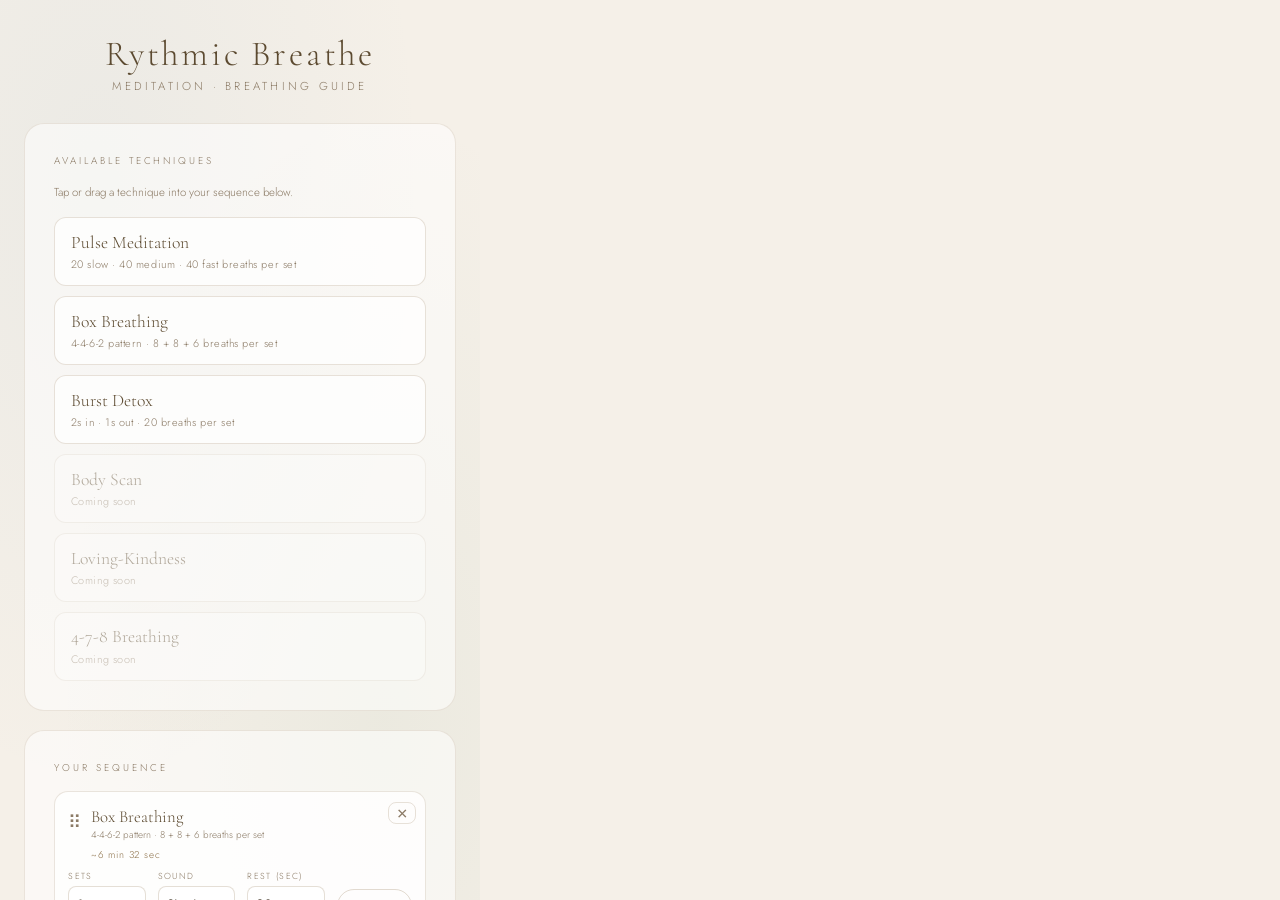
==== commit c05542b8: "Add default session arrangement and live duration estimates. Pre-load Pranayam, Bhastrika, and Sudar" ====
--- a/index.html
+++ b/index.html
@@ -27,6 +27,7 @@
   <div class="card">
     <div class="card-label">Your Sequence</div>
     <div class="sequence-list" id="sequence-list"></div>
+    <div id="session-total-time" class="session-total-time"></div>
   </div>
 
   <div class="card">
--- a/css/layout.css
+++ b/css/layout.css
@@ -166,6 +166,24 @@
   color: var(--text-muted);
 }
 
+.row-duration {
+  font-size: 0.62rem;
+  letter-spacing: 0.08em;
+  color: var(--bark);
+  margin-top: 0.35rem;
+}
+
+.session-total-time {
+  font-size: 0.72rem;
+  letter-spacing: 0.12em;
+  text-transform: uppercase;
+  color: var(--bark-dark);
+  text-align: center;
+  margin-top: 1rem;
+  padding-top: 0.85rem;
+  border-top: 1px solid rgba(139,111,71,0.15);
+}
+
 .row-sets, .row-sound, .row-rest {
   display: flex;
   flex-direction: column;
